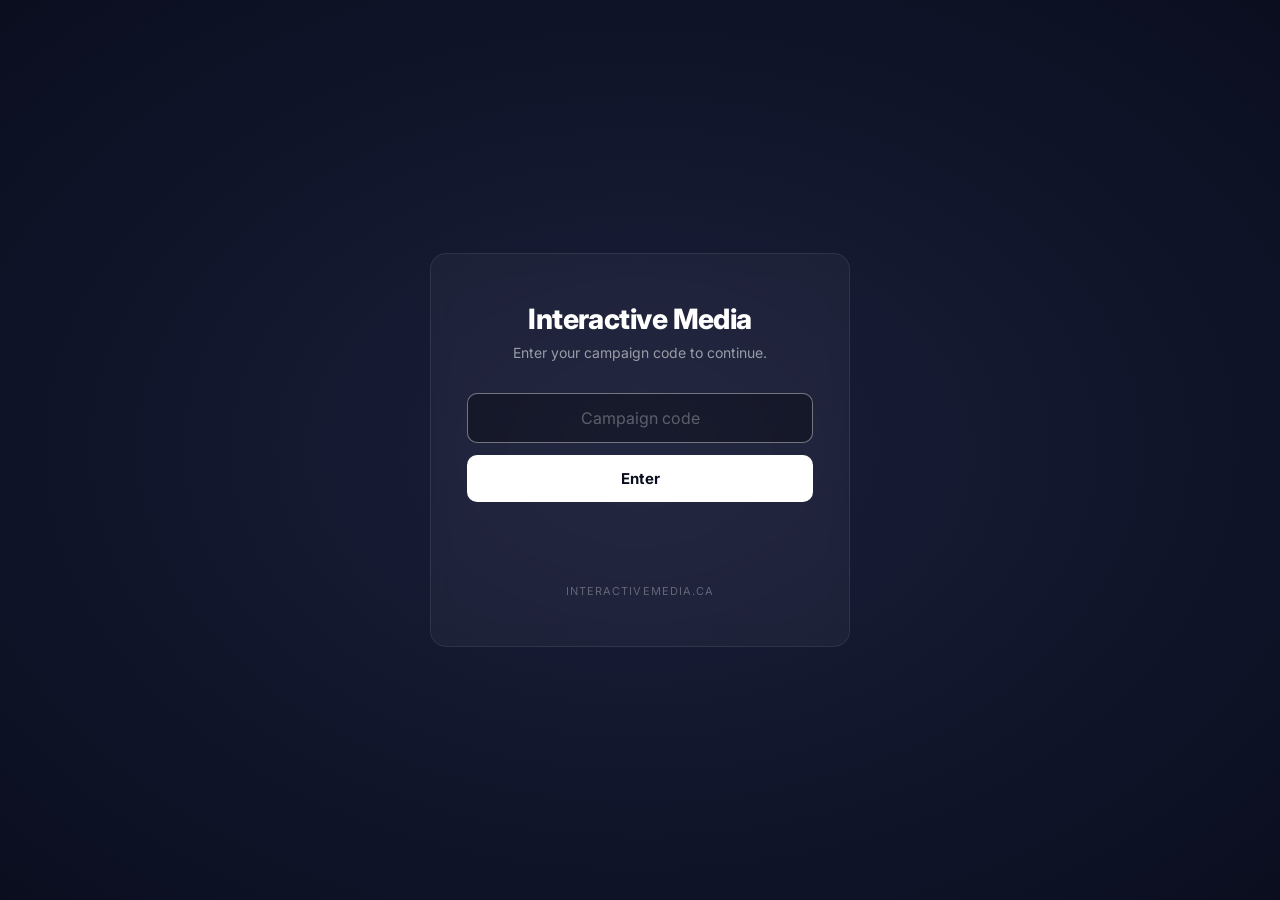
==== index.html @ 12d72300 "Add welcome page with campaign code gate and OREO landing - Root index.html: campaign-code soft gate" ====
<!doctype html>
<html lang="en">
<head>
  <meta charset="utf-8" />
  <meta name="viewport" content="width=device-width, initial-scale=1" />
  <title>Interactive Media</title>
  <link href="https://fonts.googleapis.com/css2?family=Inter:wght@400;600;800;900&display=swap" rel="stylesheet" />
  <style>
    *, *::before, *::after { box-sizing: border-box; }
    html, body {
      margin: 0; padding: 0; min-height: 100vh; width: 100%;
      font-family: Inter, system-ui, sans-serif;
      background: radial-gradient(ellipse at center, #1a1f3a 0%, #0a0e1f 100%);
      color: #fff;
      display: flex; align-items: center; justify-content: center;
    }
    .card {
      width: min(420px, 90vw);
      padding: 48px 36px;
      background: rgba(255,255,255,0.04);
      border: 1px solid rgba(255,255,255,0.08);
      border-radius: 16px;
      backdrop-filter: blur(10px);
      text-align: center;
    }
    h1 {
      margin: 0 0 8px;
      font-size: 28px;
      font-weight: 800;
      letter-spacing: -0.02em;
    }
    p.sub {
      margin: 0 0 32px;
      color: rgba(255,255,255,0.55);
      font-size: 14px;
    }
    form { display: flex; flex-direction: column; gap: 12px; }
    input {
      width: 100%;
      padding: 14px 16px;
      font-family: inherit;
      font-size: 16px;
      font-weight: 600;
      background: rgba(0,0,0,0.3);
      border: 1px solid rgba(255,255,255,0.12);
      border-radius: 10px;
      color: #fff;
      text-align: center;
      letter-spacing: 0.05em;
      outline: none;
      transition: border-color 0.15s;
    }
    input:focus { border-color: rgba(255,255,255,0.4); }
    input::placeholder { color: rgba(255,255,255,0.3); letter-spacing: normal; font-weight: 400; }
    button {
      padding: 14px 16px;
      font-family: inherit;
      font-size: 15px;
      font-weight: 700;
      background: #fff;
      color: #0a0e1f;
      border: none;
      border-radius: 10px;
      cursor: pointer;
      transition: transform 0.1s, opacity 0.15s;
    }
    button:hover { opacity: 0.9; }
    button:active { transform: scale(0.98); }
    .err {
      margin-top: 12px;
      color: #ff6b6b;
      font-size: 13px;
      min-height: 18px;
      opacity: 0;
      transition: opacity 0.2s;
    }
    .err.show { opacity: 1; }
    .footer {
      margin-top: 40px;
      font-size: 11px;
      color: rgba(255,255,255,0.3);
      letter-spacing: 0.1em;
      text-transform: uppercase;
    }
  </style>
</head>
<body>
  <div class="card">
    <h1>Interactive Media</h1>
    <p class="sub">Enter your campaign code to continue.</p>
    <form id="f" autocomplete="off">
      <input id="code" type="text" placeholder="Campaign code" autofocus spellcheck="false" />
      <button type="submit">Enter</button>
      <div class="err" id="err">Invalid code</div>
    </form>
    <div class="footer">interactivemedia.ca</div>
  </div>

  <script>
    // Map of campaign codes → folder paths.
    // Add more campaigns by adding entries here.
    const campaigns = {
      "oreo": "/oreo/",
    };

    const form = document.getElementById('f');
    const input = document.getElementById('code');
    const err = document.getElementById('err');

    form.addEventListener('submit', (e) => {
      e.preventDefault();
      const code = input.value.trim().toLowerCase();
      const path = campaigns[code];
      if (path) {
        window.location.href = path;
      } else {
        err.classList.add('show');
        input.select();
      }
    });

    input.addEventListener('input', () => err.classList.remove('show'));
  </script>
</body>
</html>
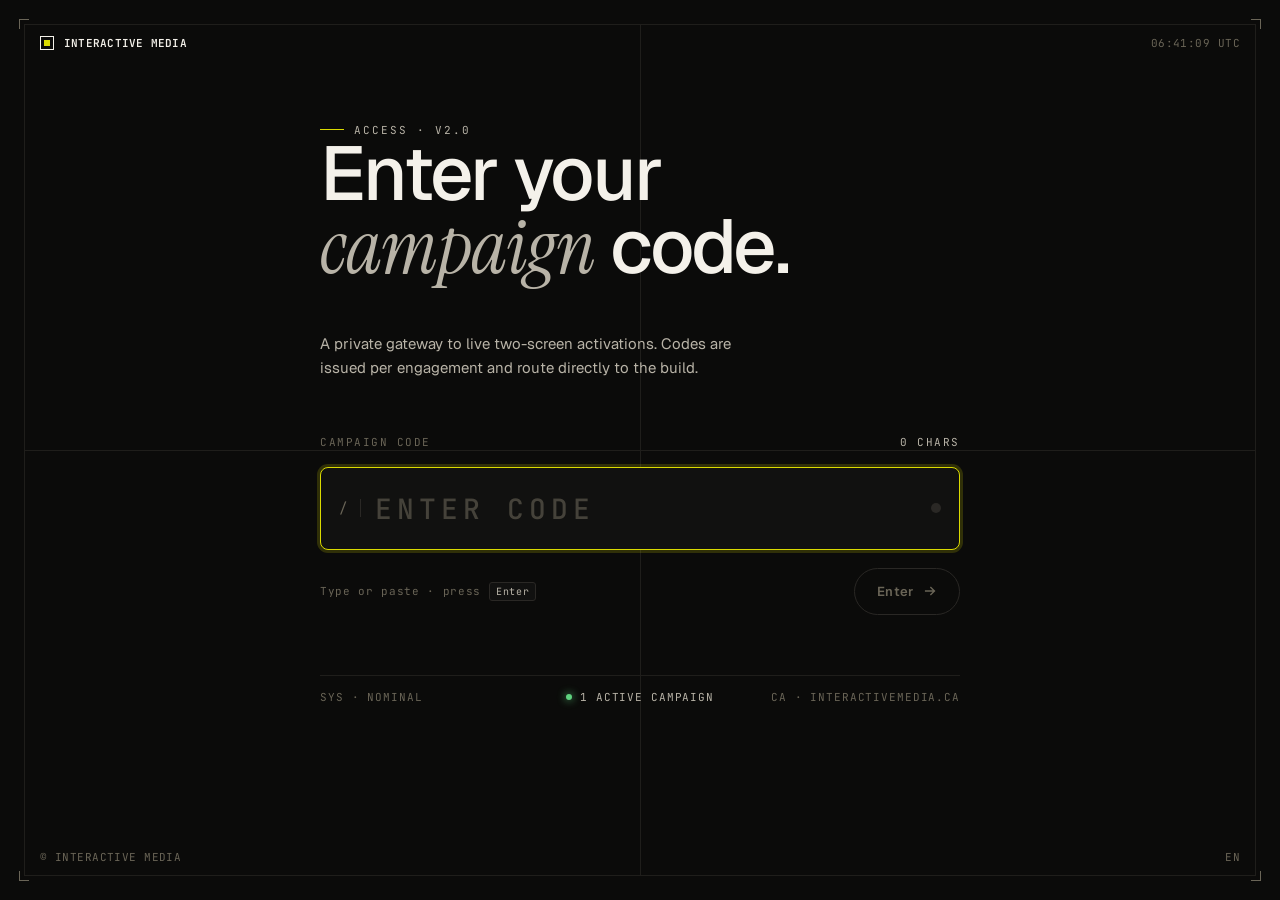
==== commit 625e15ec: "Add files via upload" ====
--- a/index.html
+++ b/index.html
@@ -3,123 +3,543 @@
 <head>
   <meta charset="utf-8" />
   <meta name="viewport" content="width=device-width, initial-scale=1" />
-  <title>Interactive Media</title>
-  <link href="https://fonts.googleapis.com/css2?family=Inter:wght@400;600;800;900&display=swap" rel="stylesheet" />
+  <title>Interactive Media — Access</title>
+  <link rel="preconnect" href="https://fonts.googleapis.com" />
+  <link rel="preconnect" href="https://fonts.gstatic.com" crossorigin />
+  <link href="https://fonts.googleapis.com/css2?family=Geist:wght@400;500;600;700&family=JetBrains+Mono:wght@400;500;700&family=Instrument+Serif:ital@0;1&display=swap" rel="stylesheet" />
   <style>
+    :root {
+      --bg: #0b0b0a;
+      --bg-2: #111110;
+      --ink: #f4f1ea;
+      --ink-2: #b8b3a7;
+      --ink-3: #6a6557;
+      --line: #1f1e1b;
+      --line-2: #2a2825;
+      --accent: oklch(0.86 0.19 110);
+      --accent-ink: #0b0b0a;
+      --err: oklch(0.7 0.18 25);
+      --ok: oklch(0.78 0.16 150);
+    }
+
     *, *::before, *::after { box-sizing: border-box; }
+
     html, body {
-      margin: 0; padding: 0; min-height: 100vh; width: 100%;
-      font-family: Inter, system-ui, sans-serif;
-      background: radial-gradient(ellipse at center, #1a1f3a 0%, #0a0e1f 100%);
-      color: #fff;
-      display: flex; align-items: center; justify-content: center;
-    }
-    .card {
-      width: min(420px, 90vw);
-      padding: 48px 36px;
-      background: rgba(255,255,255,0.04);
-      border: 1px solid rgba(255,255,255,0.08);
-      border-radius: 16px;
-      backdrop-filter: blur(10px);
-      text-align: center;
-    }
+      margin: 0; padding: 0;
+      min-height: 100vh; width: 100%;
+      background: var(--bg);
+      color: var(--ink);
+      font-family: "Geist", system-ui, -apple-system, sans-serif;
+      font-feature-settings: "ss01", "cv11";
+      -webkit-font-smoothing: antialiased;
+      overflow-x: hidden;
+    }
+
+    /* grain */
+    body::before {
+      content: "";
+      position: fixed; inset: 0;
+      background-image:
+        radial-gradient(1px 1px at 20% 30%, rgba(255,255,255,0.04) 0, transparent 50%),
+        radial-gradient(1px 1px at 70% 80%, rgba(255,255,255,0.03) 0, transparent 50%),
+        radial-gradient(1px 1px at 40% 60%, rgba(255,255,255,0.04) 0, transparent 50%);
+      background-size: 3px 3px, 5px 5px, 7px 7px;
+      pointer-events: none;
+      z-index: 1;
+      mix-blend-mode: overlay;
+      opacity: 0.6;
+    }
+
+    /* page chrome — full-bleed grid lines */
+    .frame {
+      position: fixed; inset: 24px;
+      pointer-events: none;
+      z-index: 2;
+      border: 1px solid var(--line);
+    }
+    .frame::before, .frame::after {
+      content: "";
+      position: absolute;
+      background: var(--line);
+    }
+    .frame::before { /* horizontal mid */
+      left: 0; right: 0; top: 50%;
+      height: 1px;
+    }
+    .frame::after { /* vertical mid */
+      top: 0; bottom: 0; left: 50%;
+      width: 1px;
+    }
+
+    .corner {
+      position: fixed;
+      width: 10px; height: 10px;
+      border: 1px solid var(--ink-3);
+      z-index: 3;
+      pointer-events: none;
+    }
+    .corner.tl { top: 19px; left: 19px; border-right: 0; border-bottom: 0; }
+    .corner.tr { top: 19px; right: 19px; border-left: 0; border-bottom: 0; }
+    .corner.bl { bottom: 19px; left: 19px; border-right: 0; border-top: 0; }
+    .corner.br { bottom: 19px; right: 19px; border-left: 0; border-top: 0; }
+
+    /* top + bottom bars */
+    .topbar, .botbar {
+      position: fixed;
+      left: 40px; right: 40px;
+      display: flex; align-items: center; justify-content: space-between;
+      gap: 24px;
+      font-family: "JetBrains Mono", ui-monospace, monospace;
+      font-size: 11px;
+      letter-spacing: 0.04em;
+      color: var(--ink-3);
+      z-index: 4;
+      text-transform: uppercase;
+    }
+    .topbar { top: 36px; }
+    .botbar { bottom: 36px; }
+
+    .brand {
+      display: inline-flex; align-items: center; gap: 10px;
+      color: var(--ink);
+    }
+    .brand-mark {
+      width: 14px; height: 14px;
+      border: 1px solid var(--ink);
+      position: relative;
+    }
+    .brand-mark::after {
+      content: "";
+      position: absolute; inset: 3px;
+      background: var(--accent);
+    }
+    .brand strong { font-weight: 600; letter-spacing: 0.02em; }
+
+    .meta {
+      display: flex; align-items: center; gap: 18px;
+    }
+    .meta span { display: inline-flex; align-items: center; gap: 8px; }
+    .dot {
+      width: 6px; height: 6px; border-radius: 50%;
+      background: var(--ok);
+      box-shadow: 0 0 8px var(--ok);
+      animation: pulse 2s ease-in-out infinite;
+    }
+    @keyframes pulse {
+      50% { opacity: 0.4; transform: scale(0.85); }
+    }
+
+    /* main */
+    main {
+      position: relative;
+      z-index: 5;
+      min-height: 100vh;
+      display: grid;
+      grid-template-columns: 1fr;
+      align-items: center;
+      justify-items: center;
+      padding: 110px 40px;
+    }
+
+    .stack {
+      width: min(640px, 100%);
+      display: grid;
+      gap: 48px;
+    }
+
+    .eyebrow {
+      display: inline-flex; align-items: center; gap: 10px;
+      font-family: "JetBrains Mono", ui-monospace, monospace;
+      font-size: 11px;
+      letter-spacing: 0.18em;
+      text-transform: uppercase;
+      color: var(--ink-2);
+    }
+    .eyebrow::before {
+      content: "";
+      width: 24px; height: 1px;
+      background: var(--accent);
+    }
+
     h1 {
-      margin: 0 0 8px;
-      font-size: 28px;
-      font-weight: 800;
-      letter-spacing: -0.02em;
-    }
-    p.sub {
-      margin: 0 0 32px;
-      color: rgba(255,255,255,0.55);
+      margin: 0;
+      font-family: "Geist", sans-serif;
+      font-weight: 500;
+      font-size: clamp(40px, 6.4vw, 76px);
+      letter-spacing: -0.035em;
+      line-height: 0.96;
+      text-wrap: balance;
+    }
+    h1 em {
+      font-family: "Instrument Serif", serif;
+      font-style: italic;
+      font-weight: 400;
+      letter-spacing: -0.01em;
+      color: var(--ink-2);
+    }
+
+    .lede {
+      max-width: 460px;
+      font-size: 15px;
+      line-height: 1.55;
+      color: var(--ink-2);
+      margin: 0;
+    }
+
+    /* form */
+    .form-block {
+      display: grid;
+      gap: 18px;
+      padding-top: 8px;
+    }
+
+    .label-row {
+      display: flex; align-items: baseline; justify-content: space-between;
+      font-family: "JetBrains Mono", ui-monospace, monospace;
+      font-size: 11px;
+      text-transform: uppercase;
+      letter-spacing: 0.14em;
+      color: var(--ink-3);
+    }
+    .label-row .num { color: var(--ink-2); }
+
+    /* single flexible input */
+    .field {
+      position: relative;
+      display: flex;
+      align-items: center;
+      background: var(--bg-2);
+      border: 1px solid var(--line-2);
+      border-radius: 8px;
+      padding: 0 18px;
+      transition: border-color 0.18s ease, background 0.18s ease, transform 0.18s ease, box-shadow 0.18s ease;
+    }
+    .field:focus-within {
+      border-color: var(--accent);
+      box-shadow: 0 0 0 3px color-mix(in oklch, var(--accent) 18%, transparent);
+    }
+    .field .prefix {
+      font-family: "JetBrains Mono", ui-monospace, monospace;
       font-size: 14px;
-    }
-    form { display: flex; flex-direction: column; gap: 12px; }
-    input {
+      color: var(--ink-3);
+      letter-spacing: 0.06em;
+      padding-right: 12px;
+      border-right: 1px solid var(--line-2);
+      margin-right: 14px;
+      user-select: none;
+    }
+    .field input.real-input {
+      flex: 1;
       width: 100%;
-      padding: 14px 16px;
+      padding: 22px 0;
+      background: transparent;
+      border: 0; outline: none;
+      color: var(--ink);
+      font-family: "JetBrains Mono", ui-monospace, monospace;
+      font-size: clamp(20px, 3.4vw, 28px);
+      font-weight: 500;
+      letter-spacing: 0.32em;
+      text-transform: uppercase;
+      caret-color: var(--accent);
+    }
+    .field input.real-input::placeholder {
+      color: var(--ink-3);
+      letter-spacing: 0.18em;
+      text-transform: uppercase;
+      opacity: 0.6;
+    }
+    .field .status-glyph {
+      width: 10px; height: 10px; border-radius: 50%;
+      background: var(--line-2);
+      margin-left: 14px;
+      transition: background 0.18s ease, box-shadow 0.18s ease;
+    }
+    .field.is-ok .status-glyph {
+      background: var(--accent);
+      box-shadow: 0 0 10px var(--accent);
+    }
+    .field.is-err {
+      border-color: var(--err);
+    }
+    .field.is-err .status-glyph {
+      background: var(--err);
+    }
+    .field.shake { animation: shake 0.4s; }
+    @keyframes shake {
+      0%, 100% { transform: translateX(0); }
+      20% { transform: translateX(-6px); }
+      40% { transform: translateX(6px); }
+      60% { transform: translateX(-3px); }
+      80% { transform: translateX(3px); }
+    }
+
+    .actions {
+      display: flex; align-items: center; justify-content: space-between;
+      gap: 16px;
+      flex-wrap: wrap;
+    }
+
+    .hint {
+      font-family: "JetBrains Mono", ui-monospace, monospace;
+      font-size: 11px;
+      color: var(--ink-3);
+      letter-spacing: 0.06em;
+      display: inline-flex; align-items: center; gap: 8px;
+      min-height: 18px;
+    }
+    .hint kbd {
       font-family: inherit;
-      font-size: 16px;
+      font-size: 10px;
+      padding: 2px 6px;
+      border: 1px solid var(--line-2);
+      border-radius: 3px;
+      background: var(--bg-2);
+      color: var(--ink-2);
+    }
+    .hint.err { color: var(--err); }
+    .hint.ok  { color: var(--accent); }
+
+    .submit {
+      display: inline-flex; align-items: center; gap: 10px;
+      padding: 14px 22px 14px 22px;
+      background: var(--accent);
+      color: var(--accent-ink);
+      border: 1px solid var(--accent);
+      border-radius: 999px;
+      font-family: "Geist", sans-serif;
+      font-size: 13px;
       font-weight: 600;
-      background: rgba(0,0,0,0.3);
-      border: 1px solid rgba(255,255,255,0.12);
-      border-radius: 10px;
-      color: #fff;
-      text-align: center;
-      letter-spacing: 0.05em;
-      outline: none;
-      transition: border-color 0.15s;
-    }
-    input:focus { border-color: rgba(255,255,255,0.4); }
-    input::placeholder { color: rgba(255,255,255,0.3); letter-spacing: normal; font-weight: 400; }
-    button {
-      padding: 14px 16px;
-      font-family: inherit;
-      font-size: 15px;
-      font-weight: 700;
-      background: #fff;
-      color: #0a0e1f;
-      border: none;
-      border-radius: 10px;
+      letter-spacing: 0.01em;
       cursor: pointer;
-      transition: transform 0.1s, opacity 0.15s;
-    }
-    button:hover { opacity: 0.9; }
-    button:active { transform: scale(0.98); }
-    .err {
+      transition: transform 0.12s ease, background 0.18s ease, opacity 0.18s ease;
+    }
+    .submit:disabled {
+      background: transparent;
+      color: var(--ink-3);
+      border-color: var(--line-2);
+      cursor: not-allowed;
+    }
+    .submit:not(:disabled):hover { transform: translateY(-1px); }
+    .submit:not(:disabled):active { transform: translateY(0); }
+    .submit svg { width: 14px; height: 14px; }
+
+    /* live rail at bottom */
+    .rail {
+      position: relative;
       margin-top: 12px;
-      color: #ff6b6b;
-      font-size: 13px;
-      min-height: 18px;
-      opacity: 0;
-      transition: opacity 0.2s;
-    }
-    .err.show { opacity: 1; }
-    .footer {
-      margin-top: 40px;
+      padding: 14px 0;
+      border-top: 1px solid var(--line);
+      display: grid;
+      grid-template-columns: 1fr auto 1fr;
+      gap: 16px;
+      align-items: center;
+      font-family: "JetBrains Mono", ui-monospace, monospace;
       font-size: 11px;
-      color: rgba(255,255,255,0.3);
-      letter-spacing: 0.1em;
+      color: var(--ink-3);
       text-transform: uppercase;
+      letter-spacing: 0.08em;
+    }
+    .rail .center {
+      color: var(--ink-2);
+      display: inline-flex; align-items: center; gap: 8px;
+    }
+    .ticker {
+      overflow: hidden;
+      white-space: nowrap;
+      mask-image: linear-gradient(90deg, transparent 0, black 20%, black 80%, transparent 100%);
+    }
+    .ticker-track {
+      display: inline-block;
+      animation: ticker 28s linear infinite;
+      padding-left: 100%;
+    }
+    .ticker-track span { padding: 0 24px; }
+    .ticker-track span::before { content: "◇  "; color: var(--accent); }
+    @keyframes ticker {
+      to { transform: translateX(-100%); }
+    }
+    .rail .right { text-align: right; }
+
+    @media (max-width: 720px) {
+      .topbar, .botbar { left: 28px; right: 28px; font-size: 10px; }
+      .botbar .meta span:nth-child(2) { display: none; }
+      .frame { inset: 16px; }
+      .corner.tl { top: 11px; left: 11px; }
+      .corner.tr { top: 11px; right: 11px; }
+      .corner.bl { bottom: 11px; left: 11px; }
+      .corner.br { bottom: 11px; right: 11px; }
+      main { padding: 100px 28px; }
+      .field { padding: 0 14px; }
+      .field .prefix { font-size: 12px; padding-right: 8px; margin-right: 10px; }
+      .field input.real-input { padding: 18px 0; letter-spacing: 0.24em; }
+      .rail { grid-template-columns: 1fr; text-align: left; }
+      .rail .right { text-align: left; }
+    }
+
+    @media (prefers-reduced-motion: reduce) {
+      *, *::before, *::after { animation: none !important; transition: none !important; }
     }
   </style>
 </head>
 <body>
-  <div class="card">
-    <h1>Interactive Media</h1>
-    <p class="sub">Enter your campaign code to continue.</p>
-    <form id="f" autocomplete="off">
-      <input id="code" type="text" placeholder="Campaign code" autofocus spellcheck="false" />
-      <button type="submit">Enter</button>
-      <div class="err" id="err">Invalid code</div>
-    </form>
-    <div class="footer">interactivemedia.ca</div>
-  </div>
+  <div class="frame"></div>
+  <div class="corner tl"></div>
+  <div class="corner tr"></div>
+  <div class="corner bl"></div>
+  <div class="corner br"></div>
+
+  <header class="topbar">
+    <div class="brand">
+      <div class="brand-mark"></div>
+      <strong>Interactive Media</strong>
+    </div>
+    <div class="meta">
+      <span id="clock">00:00:00 UTC</span>
+    </div>
+  </header>
+
+  <main>
+    <div class="stack">
+      <div>
+        <div class="eyebrow">Access · v2.0</div>
+        <h1>Enter your <em>campaign</em> code.</h1>
+      </div>
+
+      <p class="lede">A private gateway to live two-screen activations. Codes are issued per engagement and route directly to the build.</p>
+
+      <form class="form-block" id="f" autocomplete="off" novalidate>
+        <div class="label-row">
+          <span>Campaign code</span>
+          <span class="num" id="counter">0 chars</span>
+        </div>
+
+        <div class="field" id="field">
+          <span class="prefix">/</span>
+          <input class="real-input" id="code" type="text" inputmode="text"
+                 autocomplete="off" autocapitalize="characters"
+                 spellcheck="false" autofocus
+                 placeholder="Enter code"
+                 aria-label="Campaign code" />
+          <span class="status-glyph" aria-hidden="true"></span>
+        </div>
+
+        <div class="actions">
+          <span class="hint" id="hint">
+            <span>Type or paste · press</span><kbd>Enter</kbd>
+          </span>
+          <button class="submit" id="go" type="submit" disabled>
+            Enter
+            <svg viewBox="0 0 16 16" fill="none" stroke="currentColor" stroke-width="1.6">
+              <path d="M3 8h10M9 4l4 4-4 4" stroke-linecap="square" />
+            </svg>
+          </button>
+        </div>
+      </form>
+
+      <div class="rail">
+        <div class="left">SYS · NOMINAL</div>
+        <div class="center"><span class="dot"></span> 1 active campaign</div>
+        <div class="right">CA · interactivemedia.ca</div>
+      </div>
+
+      <div class="rail" style="margin-top:-8px;border-top:0;padding-top:0;">
+        <div class="ticker" style="grid-column: 1 / -1;">
+          <div class="ticker-track">
+            <span>iPad in hand · big screen in front of the crowd</span>
+            <span>Player taps, audience reacts</span>
+            <span>Live leaderboards on the LED wall</span>
+            <span>Trivia · slingshot · racing · drawing · voting</span>
+            <span>Spectator mode pulls a crowd in seconds</span>
+            <span>QR drop on rear panel — capture the moment</span>
+            <span>Combos, streaks, instant-replay hype</span>
+            <span>Branded skins per activation</span>
+            <span>Designed for events, retail, festivals, sport</span>
+          </div>
+        </div>
+      </div>
+    </div>
+  </main>
+
+  <footer class="botbar">
+    <div class="meta">
+      <span>© Interactive Media</span>
+    </div>
+    <div class="meta">
+      <span id="locale">EN</span>
+    </div>
+  </footer>
 
   <script>
-    // Map of campaign codes → folder paths.
-    // Add more campaigns by adding entries here.
+    // ── campaign map (extend here) ────────────────────────────────────
     const campaigns = {
       "oreo": "/oreo/",
     };
 
-    const form = document.getElementById('f');
-    const input = document.getElementById('code');
-    const err = document.getElementById('err');
+    // ── refs ───────────────────────────────────────────────────────────
+    const field   = document.getElementById('field');
+    const input   = document.getElementById('code');
+    const go      = document.getElementById('go');
+    const hint    = document.getElementById('hint');
+    const counter = document.getElementById('counter');
+    const form    = document.getElementById('f');
+
+    function render() {
+      const v = (input.value || "");
+      counter.textContent = `${v.length} char${v.length === 1 ? '' : 's'}`;
+      const known = !!campaigns[v.toLowerCase()];
+      go.disabled = v.trim().length === 0;
+      field.classList.toggle('is-ok', known);
+      field.classList.remove('is-err');
+      if (v.length === 0) {
+        hint.className = "hint";
+        hint.innerHTML = '<span>Type or paste · press</span><kbd>Enter</kbd>';
+      } else if (known) {
+        hint.className = "hint ok";
+        hint.textContent = `Match · ${v.toLowerCase()} → ${campaigns[v.toLowerCase()]}`;
+      } else {
+        hint.className = "hint";
+        hint.innerHTML = '<span>Awaiting valid code</span>';
+      }
+    }
+
+    function deny() {
+      field.classList.remove('is-ok');
+      field.classList.add('is-err', 'shake');
+      hint.className = "hint err";
+      hint.textContent = "Code not recognised";
+      setTimeout(() => field.classList.remove('shake'), 450);
+    }
+
+    function approve(path) {
+      field.classList.add('is-ok');
+      hint.className = "hint ok";
+      hint.textContent = `Routing → ${path}`;
+      setTimeout(() => { window.location.href = path; }, 520);
+    }
+
+    input.addEventListener('input', render);
+    input.addEventListener('focus', render);
 
     form.addEventListener('submit', (e) => {
       e.preventDefault();
-      const code = input.value.trim().toLowerCase();
+      const code = (input.value || "").trim().toLowerCase();
       const path = campaigns[code];
-      if (path) {
-        window.location.href = path;
-      } else {
-        err.classList.add('show');
-        input.select();
-      }
+      if (path) approve(path); else deny();
     });
 
-    input.addEventListener('input', () => err.classList.remove('show'));
+    // ── clock ──────────────────────────────────────────────────────────
+    const clock = document.getElementById('clock');
+    function tick() {
+      const d = new Date();
+      const hh = String(d.getUTCHours()).padStart(2, '0');
+      const mm = String(d.getUTCMinutes()).padStart(2, '0');
+      const ss = String(d.getUTCSeconds()).padStart(2, '0');
+      clock.textContent = `${hh}:${mm}:${ss} UTC`;
+    }
+    tick(); setInterval(tick, 1000);
+
+    render();
+    setTimeout(() => input.focus(), 50);
   </script>
 </body>
 </html>
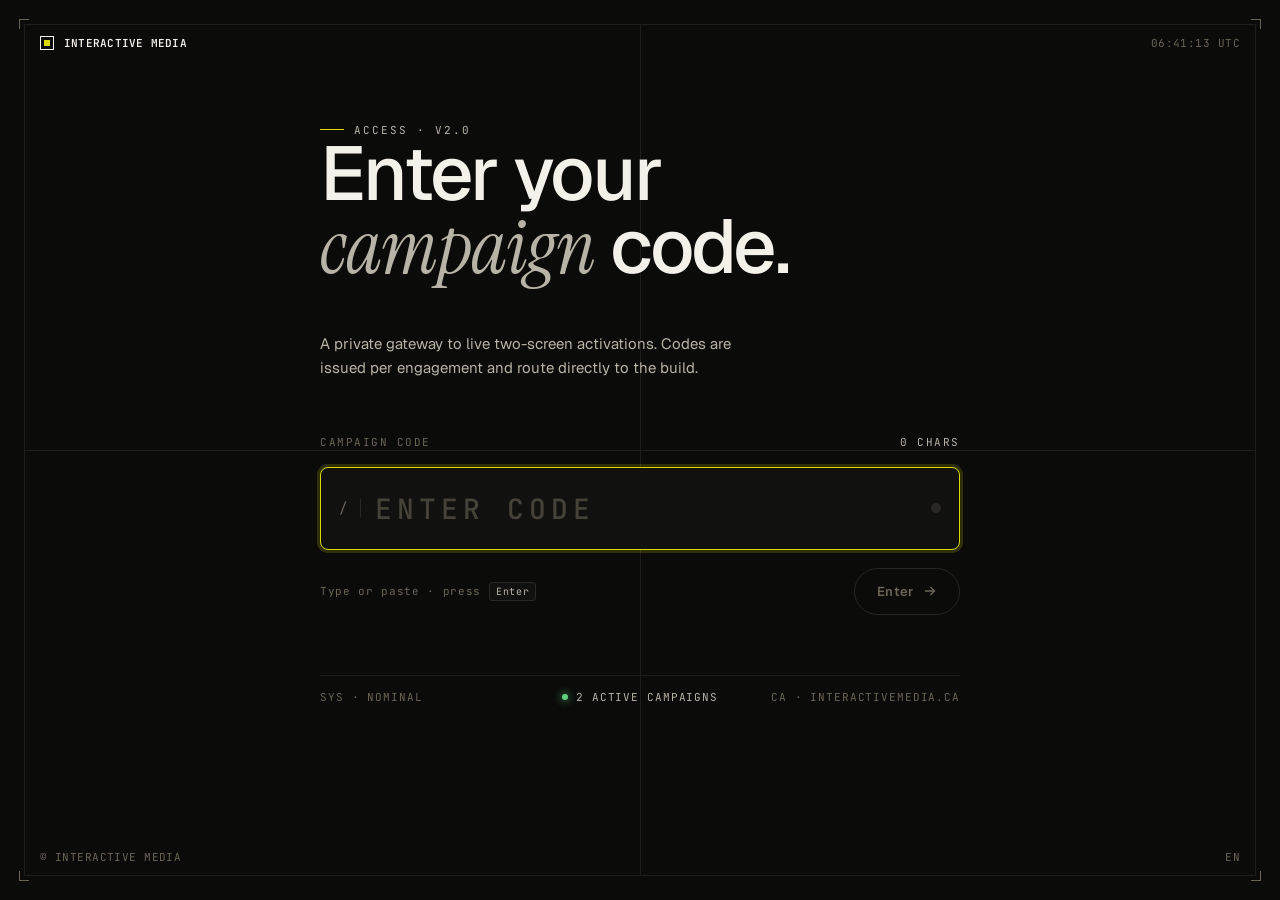
==== commit c6f2aa9e: "Add PULSE reflex game unlocked by the 'pulse' campaign code A self-contained 30s tap-the-dot reflex " ====
--- a/index.html
+++ b/index.html
@@ -438,7 +438,7 @@
 
       <div class="rail">
         <div class="left">SYS · NOMINAL</div>
-        <div class="center"><span class="dot"></span> 1 active campaign</div>
+        <div class="center"><span class="dot"></span> 2 active campaigns</div>
         <div class="right">CA · interactivemedia.ca</div>
       </div>
 
@@ -473,6 +473,7 @@
     // ── campaign map (extend here) ────────────────────────────────────
     const campaigns = {
       "oreo": "/oreo/",
+      "pulse": "/pulse/",
     };
 
     // ── refs ───────────────────────────────────────────────────────────
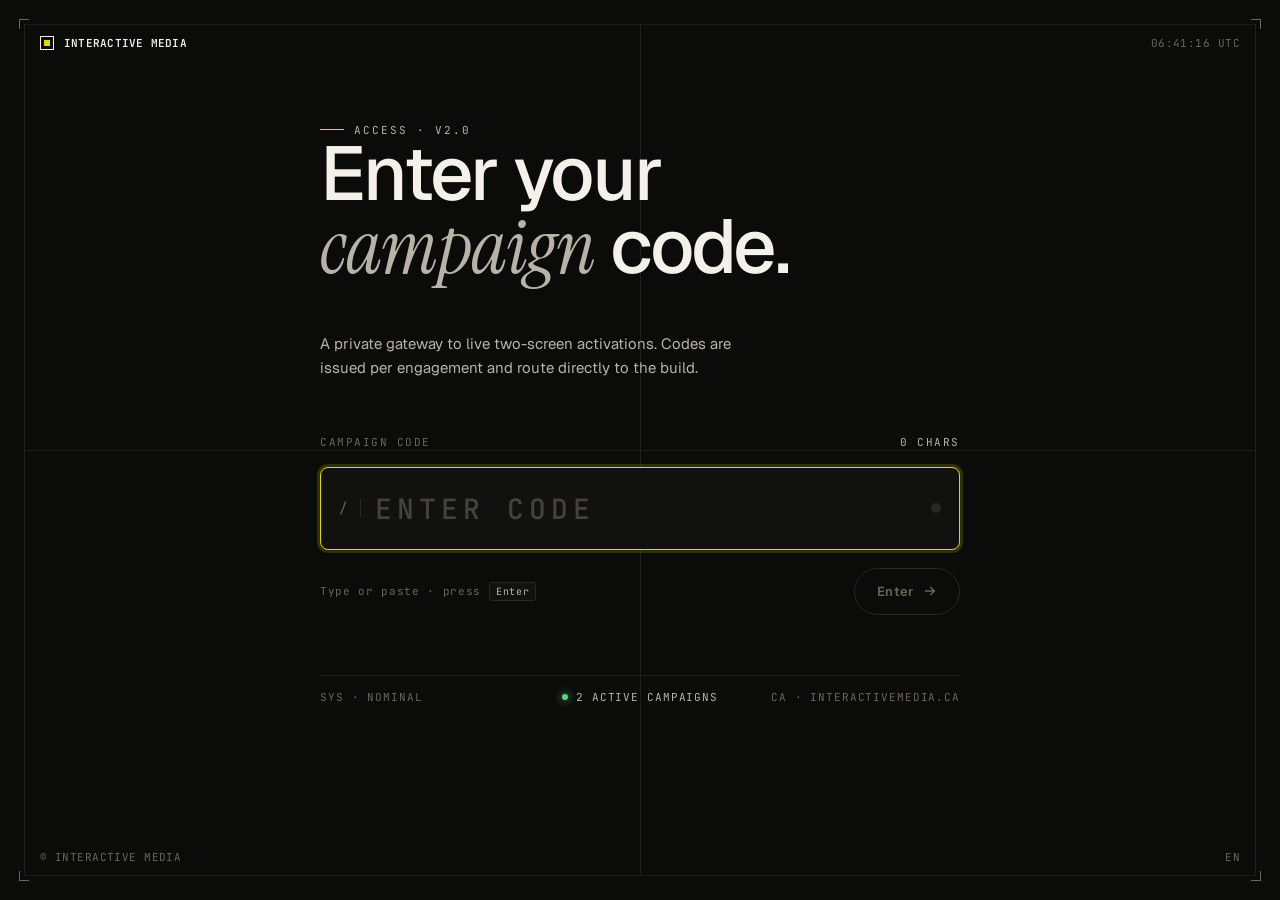
==== commit 8560910f: "Rename PULSE to DEMO 2; reserve 'demo' code for upcoming Cookie Toss - Move /pulse/ to /demo-2/ and " ====
--- a/index.html
+++ b/index.html
@@ -473,7 +473,7 @@
     // ── campaign map (extend here) ────────────────────────────────────
     const campaigns = {
       "oreo": "/oreo/",
-      "pulse": "/pulse/",
+      "demo 2": "/demo-2/",
     };
 
     // ── refs ───────────────────────────────────────────────────────────
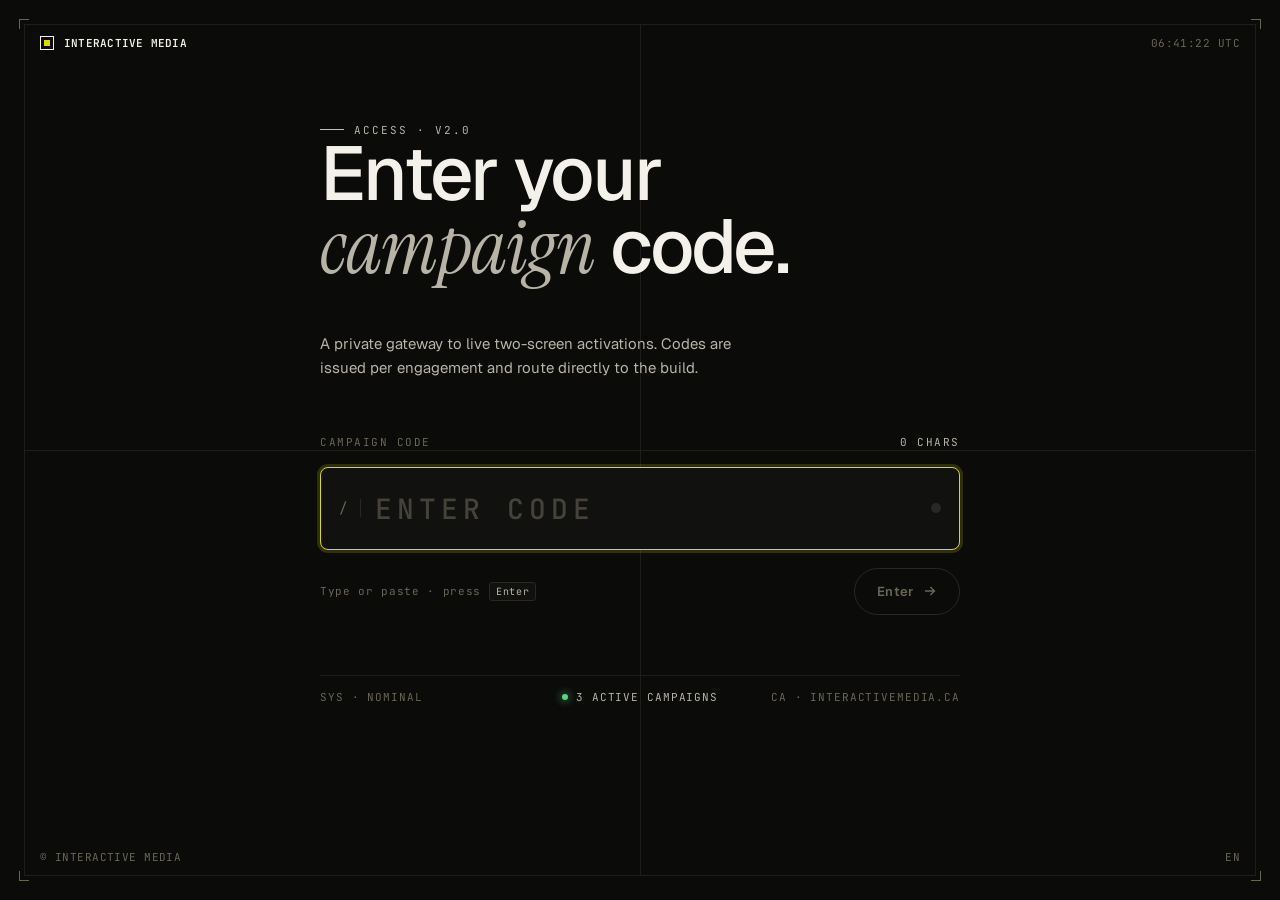
==== commit 741f6ede: "Add Cookie Toss campaign at /demo/, unlocked by 'DEMO' code Two-screen slingshot mini-game (player t" ====
--- a/index.html
+++ b/index.html
@@ -438,7 +438,7 @@
 
       <div class="rail">
         <div class="left">SYS · NOMINAL</div>
-        <div class="center"><span class="dot"></span> 2 active campaigns</div>
+        <div class="center"><span class="dot"></span> 3 active campaigns</div>
         <div class="right">CA · interactivemedia.ca</div>
       </div>
 
@@ -473,6 +473,7 @@
     // ── campaign map (extend here) ────────────────────────────────────
     const campaigns = {
       "oreo": "/oreo/",
+      "demo": "/demo/",
       "demo 2": "/demo-2/",
     };
 
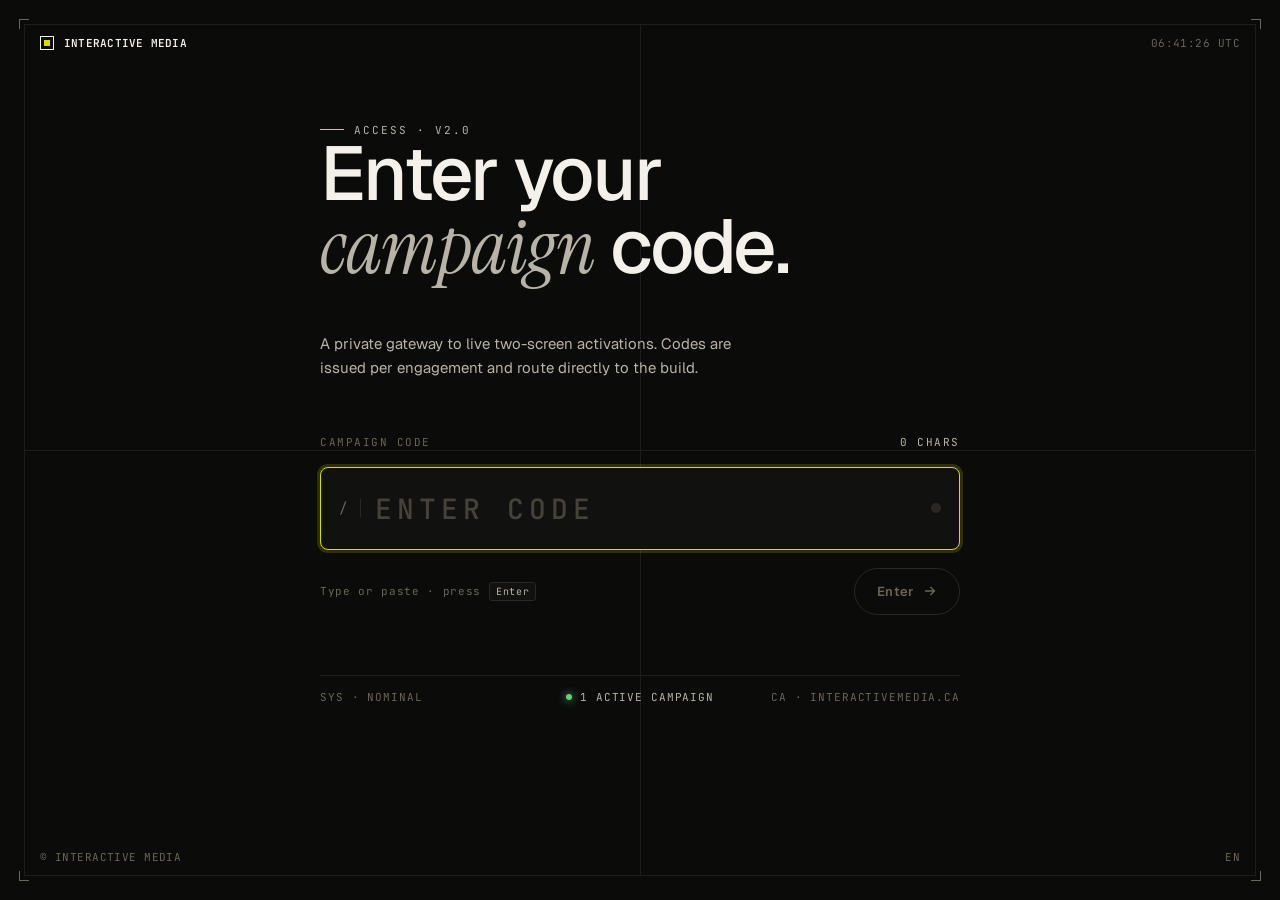
==== commit 75846bef: "Add cookie campaign code routing to /cookie/ Folder will be populated separately.  https://claude.ai" ====
--- a/index.html
+++ b/index.html
@@ -438,7 +438,7 @@
 
       <div class="rail">
         <div class="left">SYS · NOMINAL</div>
-        <div class="center"><span class="dot"></span> 3 active campaigns</div>
+        <div class="center"><span class="dot"></span> 1 active campaign</div>
         <div class="right">CA · interactivemedia.ca</div>
       </div>
 
@@ -473,8 +473,7 @@
     // ── campaign map (extend here) ────────────────────────────────────
     const campaigns = {
       "oreo": "/oreo/",
-      "demo": "/demo/",
-      "demo 2": "/demo-2/",
+      "cookie": "/cookie/",
     };
 
     // ── refs ───────────────────────────────────────────────────────────
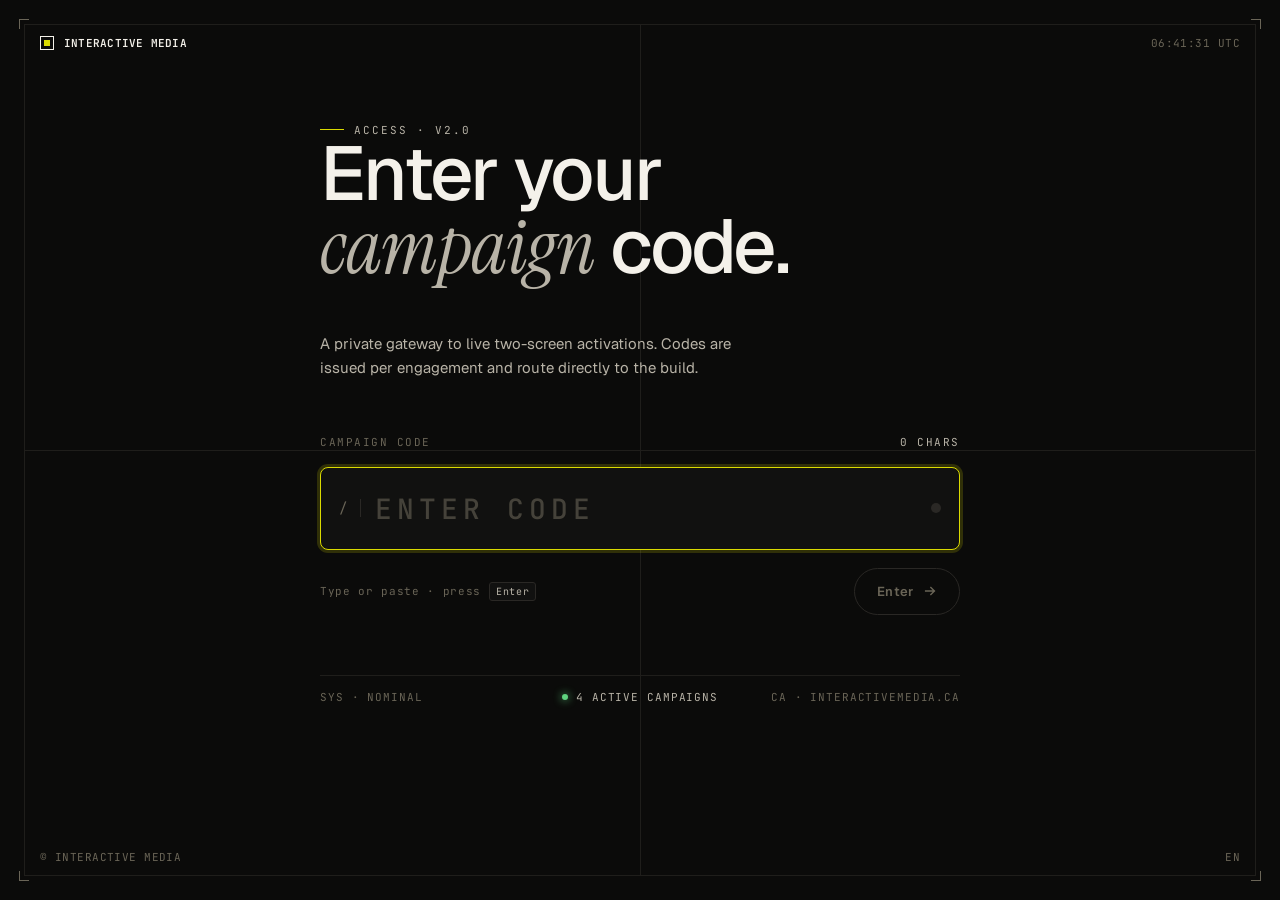
==== commit ff2338de: "Merge main into PR #8: combine oreo, demo, demo 2, cookie routes https://claude.ai/code/session_01Rd" ====
--- a/index.html
+++ b/index.html
@@ -438,7 +438,7 @@
 
       <div class="rail">
         <div class="left">SYS · NOMINAL</div>
-        <div class="center"><span class="dot"></span> 1 active campaign</div>
+        <div class="center"><span class="dot"></span> 4 active campaigns</div>
         <div class="right">CA · interactivemedia.ca</div>
       </div>
 
@@ -473,6 +473,8 @@
     // ── campaign map (extend here) ────────────────────────────────────
     const campaigns = {
       "oreo": "/oreo/",
+      "demo": "/demo/",
+      "demo 2": "/demo-2/",
       "cookie": "/cookie/",
     };
 
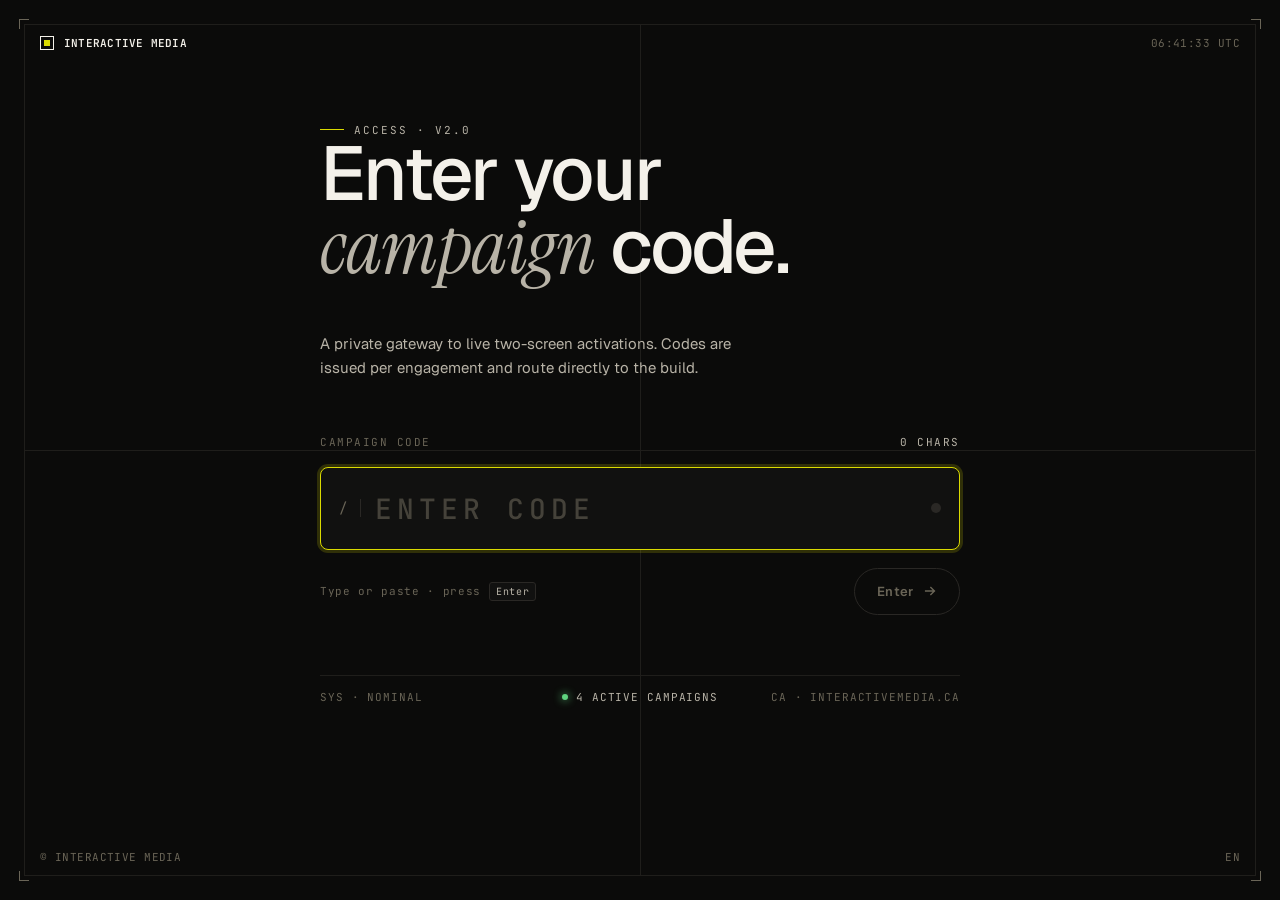
==== commit 13e6a6a7: "access: remove cookie code from campaign map The cookie campaign isn't shipping on the access gatewa" ====
--- a/index.html
+++ b/index.html
@@ -475,7 +475,6 @@
       "oreo": "/oreo/",
       "demo": "/demo/",
       "demo 2": "/demo-2/",
-      "cookie": "/cookie/",
     };
 
     // ── refs ───────────────────────────────────────────────────────────
